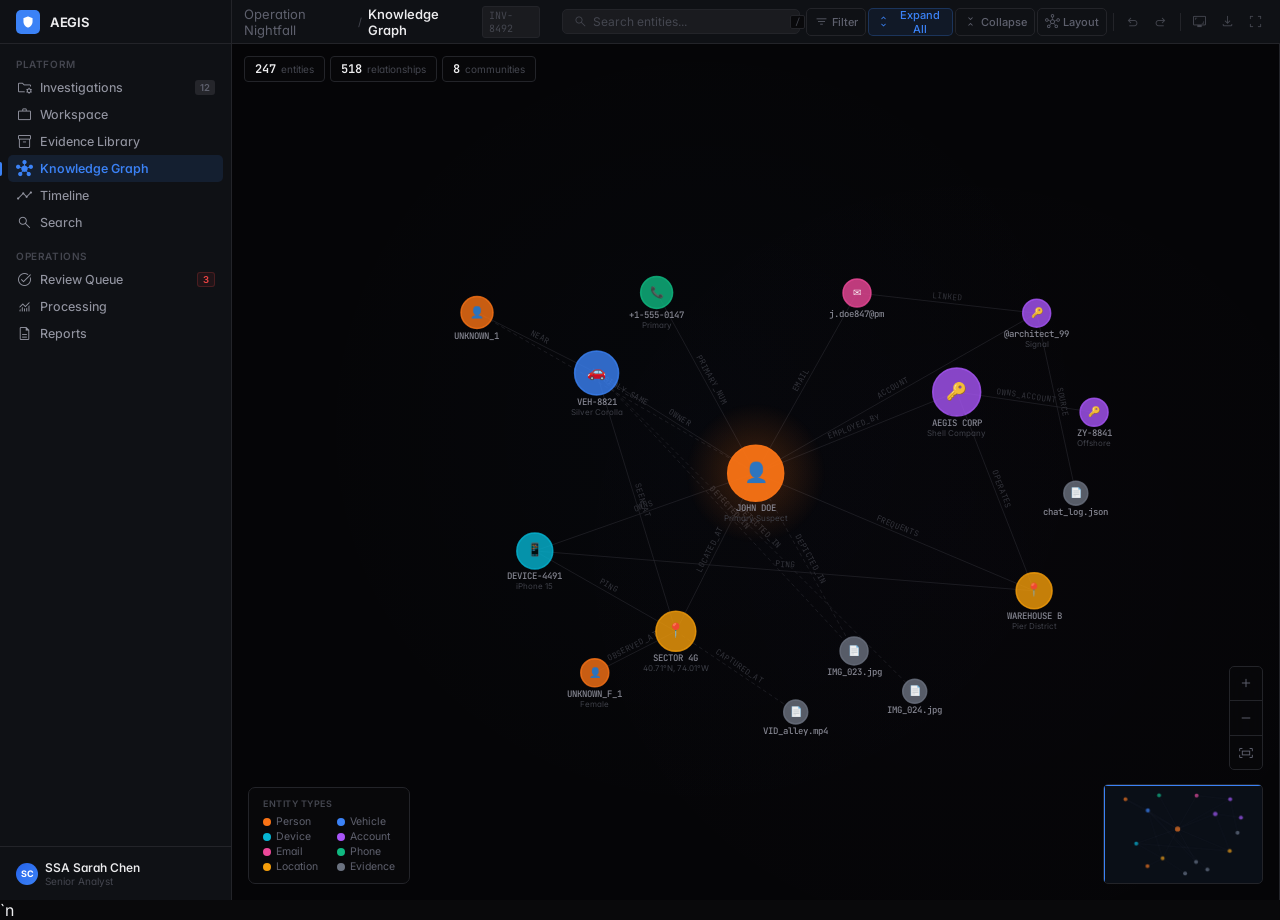
==== aegis_landing/knowledge-graph.html @ 45067f6f "Initial commit for AEGIS backend and landing pages" ====
﻿<!DOCTYPE html>
<html lang="en">
<head>
<meta charset="utf-8"/>
<meta name="viewport" content="width=device-width, initial-scale=1.0"/>
<title>AEGIS — Knowledge Graph</title>
<link rel="preconnect" href="https://fonts.googleapis.com"/>
<link rel="preconnect" href="https://fonts.gstatic.com" crossorigin/>
<link href="https://fonts.googleapis.com/css2?family=Inter:wght@350;400;450;500;550;600;700&family=JetBrains+Mono:wght@400;450;500&display=swap" rel="stylesheet"/>
<link href="https://fonts.googleapis.com/css2?family=Material+Symbols+Outlined:opsz,wght,FILL,GRAD@20..48,100..700,0..1,-50..200&display=swap" rel="stylesheet"/>
<style>
:root {
  --bg-base:#09090b;--bg-surface:#0f1115;--bg-raised:#151619;--bg-elevated:#1a1b1f;
  --bg-hover:#1f2024;--bg-active:#25262b;--bg-deep:#050507;
  --border:#232429;--border-light:#2a2b31;
  --text-primary:#ececee;--text-secondary:#9395a1;--text-tertiary:#5e606d;--text-muted:#44464f;
  --accent:#3b82f6;--accent-dim:#2563eb;--accent-glow:rgba(59,130,246,0.08);--accent-subtle:rgba(59,130,246,0.12);--accent-border:rgba(59,130,246,0.25);
  --critical:#ef4444;--critical-bg:rgba(239,68,68,0.08);--critical-border:rgba(239,68,68,0.2);
  --success:#22c55e;--success-bg:rgba(34,197,94,0.06);--success-border:rgba(34,197,94,0.2);
  --high:#f59e0b;--high-bg:rgba(245,158,11,0.06);
  --orange:#f97316;--purple:#a855f7;--cyan:#06b6d4;--pink:#ec4899;--emerald:#10b981;--rose:#f43f5e;
  --n-person:#f97316;--n-vehicle:#3b82f6;--n-device:#06b6d4;--n-account:#a855f7;
  --n-email:#ec4899;--n-phone:#10b981;--n-location:#f59e0b;--n-evidence:#6b7280;
  --sidebar-w:232px;--topbar-h:44px;--detail-w:340px;--radius-sm:5px;--radius-md:7px;
}
*{margin:0;padding:0;box-sizing:border-box}
body{font-family:'Inter',-apple-system,system-ui,sans-serif;background:var(--bg-base);color:var(--text-primary);height:100vh;overflow:hidden;-webkit-font-smoothing:antialiased;font-feature-settings:'cv02','cv03','cv04','cv11'}
.mono{font-family:'JetBrains Mono',monospace}
.shell{display:flex;height:100vh}

/* Sidebar */
.sidebar{width:var(--sidebar-w);background:var(--bg-surface);border-right:1px solid var(--border);display:flex;flex-direction:column;flex-shrink:0;user-select:none}
.sidebar-brand{height:var(--topbar-h);display:flex;align-items:center;padding:0 16px;gap:10px;border-bottom:1px solid var(--border)}
.sidebar-brand .bi{width:24px;height:24px;background:var(--accent);border-radius:5px;display:flex;align-items:center;justify-content:center}
.sidebar-brand .bi .material-symbols-outlined{font-size:14px;color:#fff;font-variation-settings:'FILL' 1}
.sidebar-brand .bt{font-size:13px;font-weight:650;letter-spacing:-0.02em}
.ss{padding:6px 8px 0}
.sl{font-size:10px;font-weight:600;color:var(--text-muted);letter-spacing:0.06em;text-transform:uppercase;padding:8px 8px 4px}
.si{display:flex;align-items:center;gap:7px;padding:5px 8px;border-radius:var(--radius-sm);cursor:pointer;font-size:12.5px;font-weight:450;color:var(--text-secondary);transition:all 100ms;text-decoration:none;position:relative}
.si:hover{background:var(--bg-hover);color:var(--text-primary)}
.si.a{background:var(--accent-subtle);color:var(--accent);font-weight:550}
.si.a::before{content:'';position:absolute;left:-8px;top:50%;transform:translateY(-50%);width:2px;height:14px;background:var(--accent);border-radius:0 2px 2px 0}
.si .material-symbols-outlined{font-size:17px;font-variation-settings:'wght' 300,'FILL' 0}
.si.a .material-symbols-outlined{font-variation-settings:'wght' 400,'FILL' 1}
.si .bd{margin-left:auto;font-size:9.5px;font-weight:600;color:var(--text-tertiary);background:var(--bg-active);padding:0 5px;border-radius:3px;height:15px;display:flex;align-items:center}
.si .bd.al{background:var(--critical-bg);color:var(--critical);border:1px solid var(--critical-border)}
.sf{margin-top:auto;border-top:1px solid var(--border);padding:8px}
.su{display:flex;align-items:center;gap:7px;padding:5px 8px;border-radius:var(--radius-sm);cursor:pointer}
.su .av{width:22px;height:22px;border-radius:50%;background:linear-gradient(135deg,var(--accent-dim),var(--accent));display:flex;align-items:center;justify-content:center;font-size:9px;font-weight:700;color:#fff}
.su .un{font-size:12px;font-weight:550}.su .ur{font-size:10px;color:var(--text-muted)}

/* Main */
.main{flex:1;display:flex;flex-direction:column;overflow:hidden;min-width:0}

/* Graph toolbar */
.graph-bar{
  height:var(--topbar-h);border-bottom:1px solid var(--border);
  display:flex;align-items:center;padding:0 12px;gap:6px;
  flex-shrink:0;background:var(--bg-surface);
}
.gb-bc{display:flex;align-items:center;gap:6px;font-size:13px}
.gb-bc .d{color:var(--text-tertiary)}.gb-bc .s{color:var(--text-muted);font-size:11px}.gb-bc .c{color:var(--text-primary);font-weight:550}
.gb-bc .cb{font-family:'JetBrains Mono',monospace;font-size:10px;color:var(--text-muted);background:var(--bg-elevated);border:1px solid var(--border);padding:2px 6px;border-radius:3px;margin-left:4px}

.gb-search{
  margin-left:16px;display:flex;align-items:center;gap:5px;
  background:var(--bg-elevated);border:1px solid var(--border);border-radius:var(--radius-sm);
  padding:4px 10px;min-width:220px;cursor:text;transition:border-color 150ms;
}
.gb-search:focus-within{border-color:var(--accent)}
.gb-search .material-symbols-outlined{font-size:15px;color:var(--text-muted);font-variation-settings:'wght' 300}
.gb-search input{background:none;border:none;outline:none;color:var(--text-primary);font-size:12px;font-family:inherit;flex:1}
.gb-search input::placeholder{color:var(--text-muted)}
.gb-search kbd{font-family:'JetBrains Mono',monospace;font-size:9px;background:var(--bg-base);border:1px solid var(--border);padding:0 4px;border-radius:2px;color:var(--text-muted)}

.gb-tools{display:flex;align-items:center;gap:2px;margin-left:auto}
.gb-sep{width:1px;height:18px;background:var(--border);margin:0 4px}

.tb{
  height:28px;padding:0 7px;display:flex;align-items:center;gap:3px;
  border-radius:var(--radius-sm);border:1px solid var(--border);background:none;
  color:var(--text-tertiary);font-size:11px;font-weight:500;cursor:pointer;font-family:inherit;transition:all 100ms;
}
.tb:hover{border-color:var(--border-light);color:var(--text-secondary);background:var(--bg-hover)}
.tb .material-symbols-outlined{font-size:15px;font-variation-settings:'wght' 300}
.tb.active-tb{border-color:var(--accent-border);color:var(--accent);background:var(--accent-glow)}

.ti{
  width:28px;height:28px;display:flex;align-items:center;justify-content:center;
  border-radius:var(--radius-sm);border:none;background:none;
  color:var(--text-muted);cursor:pointer;transition:all 100ms;
}
.ti:hover{background:var(--bg-hover);color:var(--text-secondary)}
.ti .material-symbols-outlined{font-size:17px;font-variation-settings:'wght' 300}

/* Canvas layout */
.graph-layout{flex:1;display:flex;overflow:hidden;position:relative}

/* Canvas */
.graph-canvas-wrap{
  flex:1;position:relative;overflow:hidden;
  background:
    radial-gradient(circle at 45% 45%,rgba(59,130,246,0.018) 0%,transparent 55%),
    radial-gradient(circle at 70% 60%,rgba(168,85,247,0.012) 0%,transparent 50%),
    var(--bg-deep);
}

canvas#graphCanvas{display:block;width:100%;height:100%;cursor:grab}
canvas#graphCanvas.grabbing{cursor:grabbing}

/* Overlays */
.graph-overlay{position:absolute;pointer-events:none}
.graph-overlay>*{pointer-events:auto}

/* Stats chips */
.g-stats{position:absolute;top:12px;left:12px;display:flex;gap:5px}
.gs{
  background:rgba(9,9,11,0.88);backdrop-filter:blur(12px);
  border:1px solid var(--border);border-radius:4px;padding:4px 10px;
  display:flex;align-items:center;gap:5px;
}
.gs .v{font-family:'JetBrains Mono',monospace;font-size:12px;font-weight:600;color:var(--text-primary)}
.gs .l{font-size:10px;color:var(--text-muted)}

/* Legend */
.g-legend{
  position:absolute;bottom:16px;left:16px;
  background:rgba(9,9,11,0.92);backdrop-filter:blur(12px);
  border:1px solid var(--border);border-radius:var(--radius-md);
  padding:10px 14px;
}
.g-legend .lt{font-size:9px;font-weight:600;color:var(--text-muted);text-transform:uppercase;letter-spacing:0.06em;margin-bottom:6px}
.g-legend .lis{display:grid;grid-template-columns:1fr 1fr;gap:2px 16px}
.g-legend .li{display:flex;align-items:center;gap:5px;font-size:10.5px;color:var(--text-tertiary)}
.g-legend .ld{width:8px;height:8px;border-radius:50%;flex-shrink:0}

/* Minimap */
.g-minimap{
  position:absolute;bottom:16px;right:16px;
  width:160px;height:100px;
  background:rgba(9,9,11,0.88);backdrop-filter:blur(12px);
  border:1px solid var(--border);border-radius:var(--radius-sm);
  overflow:hidden;
}
.g-minimap canvas{width:100%;height:100%}
.g-minimap .mm-viewport{
  position:absolute;border:1px solid var(--accent);border-radius:1px;
  background:rgba(59,130,246,0.06);pointer-events:none;
}

/* Zoom controls */
.g-zoom{
  position:absolute;bottom:130px;right:16px;
  display:flex;flex-direction:column;gap:1px;
  background:rgba(9,9,11,0.88);backdrop-filter:blur(12px);
  border:1px solid var(--border);border-radius:var(--radius-sm);
  overflow:hidden;
}
.g-zoom button{
  width:32px;height:32px;display:flex;align-items:center;justify-content:center;
  border:none;background:none;color:var(--text-tertiary);cursor:pointer;transition:all 80ms;
}
.g-zoom button:hover{background:var(--bg-hover);color:var(--text-primary)}
.g-zoom button .material-symbols-outlined{font-size:18px;font-variation-settings:'wght' 300}
.g-zoom .zd{height:1px;background:var(--border)}

/* ═══ DETAIL PANEL ═══ */
.detail-panel{
  width:0;background:var(--bg-surface);border-left:1px solid var(--border);
  display:flex;flex-direction:column;flex-shrink:0;overflow:hidden;
  transition:width 250ms ease;
}
.detail-panel.open{width:var(--detail-w)}

.dp-head{
  padding:14px 16px 10px;border-bottom:1px solid var(--border);
  display:flex;align-items:flex-start;gap:10px;flex-shrink:0;
}
.dp-icon{
  width:38px;height:38px;border-radius:9px;
  display:flex;align-items:center;justify-content:center;flex-shrink:0;
}
.dp-icon .material-symbols-outlined{font-size:20px;color:#fff;font-variation-settings:'FILL' 1}
.dp-name{font-size:15px;font-weight:650;letter-spacing:-0.02em}
.dp-tbadge{
  font-size:9px;font-weight:600;text-transform:uppercase;letter-spacing:0.04em;
  padding:2px 6px;border-radius:3px;display:inline-block;margin-top:3px;
}
.dp-close{
  margin-left:auto;width:24px;height:24px;
  display:flex;align-items:center;justify-content:center;
  border-radius:4px;border:none;background:none;
  color:var(--text-muted);cursor:pointer;flex-shrink:0;
}
.dp-close:hover{background:var(--bg-hover);color:var(--text-secondary)}
.dp-close .material-symbols-outlined{font-size:16px}

/* Tabs */
.dp-tabs{
  display:flex;border-bottom:1px solid var(--border);flex-shrink:0;
  padding:0 16px;
}
.dp-tab{
  padding:8px 10px;font-size:11px;font-weight:550;
  color:var(--text-muted);cursor:pointer;border-bottom:2px solid transparent;
  transition:all 100ms;
}
.dp-tab:hover{color:var(--text-secondary)}
.dp-tab.active-tab{color:var(--accent);border-bottom-color:var(--accent)}

.dp-scroll{flex:1;overflow-y:auto;padding:0}
.dp-scroll::-webkit-scrollbar{width:4px}
.dp-scroll::-webkit-scrollbar-track{background:transparent}
.dp-scroll::-webkit-scrollbar-thumb{background:var(--border);border-radius:2px}

.dp-sec{padding:12px 16px;border-bottom:1px solid var(--border)}
.dp-sec-t{font-size:9.5px;font-weight:600;color:var(--text-muted);text-transform:uppercase;letter-spacing:0.06em;margin-bottom:8px}

.dp-row{display:flex;justify-content:space-between;align-items:baseline;padding:3px 0}
.dp-k{font-size:11.5px;color:var(--text-tertiary)}
.dp-v{font-size:11.5px;color:var(--text-primary);font-weight:500;text-align:right}
.dp-v.m{font-family:'JetBrains Mono',monospace;font-size:11px;font-weight:450}

/* Connection items */
.cn{display:flex;align-items:center;gap:8px;padding:6px 8px;border-radius:4px;cursor:pointer;transition:background 80ms;margin-bottom:2px}
.cn:hover{background:var(--bg-hover)}
.cn .cd{width:8px;height:8px;border-radius:50%;flex-shrink:0}
.cn .ci{flex:1;min-width:0}
.cn .cname{font-size:12px;font-weight:550;color:var(--text-primary)}
.cn .crel{font-size:10px;color:var(--text-muted)}
.cn .cconf{font-family:'JetBrains Mono',monospace;font-size:10px;color:var(--text-muted)}

/* Timeline items in panel */
.tl-item{
  display:flex;gap:8px;padding:6px 0;
  border-bottom:1px solid var(--border);
}
.tl-item:last-child{border-bottom:none}
.tl-time{
  font-family:'JetBrains Mono',monospace;
  font-size:10px;color:var(--text-muted);
  width:65px;flex-shrink:0;text-align:right;padding-top:1px;
}
.tl-body{flex:1;min-width:0}
.tl-title{font-size:11.5px;font-weight:550;color:var(--text-primary)}
.tl-desc{font-size:10.5px;color:var(--text-tertiary);margin-top:1px}

/* Evidence thumbs */
.ev-row{display:flex;gap:6px;flex-wrap:wrap}
.ev-th{
  width:52px;height:52px;border-radius:4px;border:1px solid var(--border);
  background:var(--bg-elevated);display:flex;align-items:center;justify-content:center;
  cursor:pointer;transition:border-color 100ms;overflow:hidden;
}
.ev-th:hover{border-color:var(--accent-border)}
.ev-th .material-symbols-outlined{font-size:18px;color:var(--text-muted);font-variation-settings:'wght' 200}
.ev-th img{width:100%;height:100%;object-fit:cover;opacity:0.7}
.ev-th:hover img{opacity:1}
.ev-label{font-family:'JetBrains Mono',monospace;font-size:8.5px;color:var(--text-muted);margin-top:2px;text-align:center;width:52px;white-space:nowrap;overflow:hidden;text-overflow:ellipsis}

/* Finding mini-cards */
.fc-mini{
  padding:8px 10px;border-radius:4px;
  background:var(--bg-raised);border:1px solid var(--border);
  margin-bottom:4px;cursor:pointer;transition:border-color 100ms;
}
.fc-mini:hover{border-color:var(--border-light)}
.fc-mini .fcm-top{display:flex;justify-content:space-between;align-items:center;margin-bottom:3px}
.fc-mini .fcm-type{font-size:9px;font-weight:600;text-transform:uppercase;letter-spacing:0.04em;color:var(--text-muted)}
.fc-mini .fcm-conf{font-family:'JetBrains Mono',monospace;font-size:9.5px;font-weight:500;padding:1px 5px;border-radius:2px}
.fc-mini .fcm-conf.hi{color:var(--success);background:var(--success-bg)}
.fc-mini .fcm-conf.md{color:var(--high);background:var(--high-bg)}
.fc-mini .fcm-title{font-size:11.5px;font-weight:550;color:var(--text-primary)}
.fc-mini .fcm-desc{font-size:10.5px;color:var(--text-tertiary);margin-top:2px}

.exp-link{font-size:11px;font-weight:500;color:var(--accent);cursor:pointer;padding:4px 0;display:block;text-align:center;transition:color 100ms}
.exp-link:hover{color:var(--text-primary)}

@keyframes fadeInUp{from{opacity:0;transform:translateY(4px)}to{opacity:1;transform:translateY(0)}}
</style>
</head>
<body>
<div class="shell">

  <!-- Sidebar -->
  <aside class="sidebar">
    <div class="sidebar-brand"><div class="bi"><span class="material-symbols-outlined">shield</span></div><span class="bt">AEGIS</span></div>
    <div class="ss">
      <div class="sl">Platform</div>
      <a class="si" href="index.html"><span class="material-symbols-outlined">folder_managed</span>Investigations<span class="bd">12</span></a>
      <a class="si" href="workspace.html"><span class="material-symbols-outlined">work</span>Workspace</a>
      <a class="si" href="#"><span class="material-symbols-outlined">inventory_2</span>Evidence Library</a>
      <a class="si a" href="#"><span class="material-symbols-outlined">hub</span>Knowledge Graph</a>
      <a class="si" href="#"><span class="material-symbols-outlined">timeline</span>Timeline</a>
      <a class="si" href="#"><span class="material-symbols-outlined">search</span>Search</a>
    </div>
    <div class="ss">
      <div class="sl">Operations</div>
      <a class="si" href="#"><span class="material-symbols-outlined">task_alt</span>Review Queue<span class="bd al">3</span></a>
      <a class="si" href="processing.html"><span class="material-symbols-outlined">monitoring</span>Processing</a>
      <a class="si" href="#"><span class="material-symbols-outlined">description</span>Reports</a>
    </div>
    <div class="sf"><div class="su"><div class="av">SC</div><div><div class="un">SSA Sarah Chen</div><div class="ur">Senior Analyst</div></div></div></div>
  </aside>

  <div class="main">
    <!-- Graph toolbar -->
    <header class="graph-bar">
      <div class="gb-bc">
        <span class="d">Operation Nightfall</span>
        <span class="s">/</span>
        <span class="c">Knowledge Graph</span>
        <span class="cb">INV-8492</span>
      </div>

      <div class="gb-search">
        <span class="material-symbols-outlined">search</span>
        <input type="text" placeholder="Search entities..." spellcheck="false" id="searchInput"/>
        <kbd>/</kbd>
      </div>

      <div class="gb-tools">
        <button class="tb" id="filterBtn"><span class="material-symbols-outlined">filter_list</span>Filter</button>
        <button class="tb active-tb" id="expandBtn"><span class="material-symbols-outlined">unfold_more</span>Expand All</button>
        <button class="tb" id="collapseBtn"><span class="material-symbols-outlined">unfold_less</span>Collapse</button>
        <button class="tb" id="layoutBtn"><span class="material-symbols-outlined">hub</span>Layout</button>
        <span class="gb-sep"></span>
        <button class="ti" title="Undo"><span class="material-symbols-outlined">undo</span></button>
        <button class="ti" title="Redo"><span class="material-symbols-outlined">redo</span></button>
        <span class="gb-sep"></span>
        <button class="ti" title="Screenshot"><span class="material-symbols-outlined">screenshot_monitor</span></button>
        <button class="ti" title="Export"><span class="material-symbols-outlined">download</span></button>
        <button class="ti" title="Fullscreen" id="fsBtn"><span class="material-symbols-outlined">fullscreen</span></button>
      </div>
    </header>

    <div class="graph-layout">
      <!-- Canvas -->
      <div class="graph-canvas-wrap" id="canvasWrap">
        <canvas id="graphCanvas"></canvas>

        <!-- Stats -->
        <div class="g-stats">
          <div class="gs"><span class="v">247</span><span class="l">entities</span></div>
          <div class="gs"><span class="v">518</span><span class="l">relationships</span></div>
          <div class="gs"><span class="v">8</span><span class="l">communities</span></div>
        </div>

        <!-- Legend -->
        <div class="g-legend">
          <div class="lt">Entity Types</div>
          <div class="lis">
            <div class="li"><span class="ld" style="background:var(--n-person)"></span>Person</div>
            <div class="li"><span class="ld" style="background:var(--n-vehicle)"></span>Vehicle</div>
            <div class="li"><span class="ld" style="background:var(--n-device)"></span>Device</div>
            <div class="li"><span class="ld" style="background:var(--n-account)"></span>Account</div>
            <div class="li"><span class="ld" style="background:var(--n-email)"></span>Email</div>
            <div class="li"><span class="ld" style="background:var(--n-phone)"></span>Phone</div>
            <div class="li"><span class="ld" style="background:var(--n-location)"></span>Location</div>
            <div class="li"><span class="ld" style="background:var(--n-evidence)"></span>Evidence</div>
          </div>
        </div>

        <!-- Zoom controls -->
        <div class="g-zoom">
          <button id="zoomIn"><span class="material-symbols-outlined">add</span></button>
          <div class="zd"></div>
          <button id="zoomOut"><span class="material-symbols-outlined">remove</span></button>
          <div class="zd"></div>
          <button id="zoomFit"><span class="material-symbols-outlined">fit_screen</span></button>
        </div>

        <!-- Minimap -->
        <div class="g-minimap">
          <canvas id="minimapCanvas" width="160" height="100"></canvas>
          <div class="mm-viewport" id="mmViewport"></div>
        </div>
      </div>

      <!-- Detail Panel -->
      <aside class="detail-panel" id="detailPanel">
        <div class="dp-head">
          <div class="dp-icon" id="dpIcon" style="background:var(--n-person)">
            <span class="material-symbols-outlined">person</span>
          </div>
          <div>
            <div class="dp-name" id="dpName">John Doe</div>
            <span class="dp-tbadge" id="dpBadge" style="background:rgba(249,115,22,0.12);color:var(--n-person);border:1px solid rgba(249,115,22,0.3)">Primary Suspect</span>
          </div>
          <button class="dp-close" id="dpClose"><span class="material-symbols-outlined">close</span></button>
        </div>

        <div class="dp-tabs">
          <div class="dp-tab active-tab" data-tab="props">Properties</div>
          <div class="dp-tab" data-tab="rels">Relationships</div>
          <div class="dp-tab" data-tab="timeline">Timeline</div>
          <div class="dp-tab" data-tab="findings">Findings</div>
        </div>

        <div class="dp-scroll">
          <!-- Properties tab -->
          <div class="tab-content" id="tab-props">
            <div class="dp-sec">
              <div class="dp-sec-t">Entity Properties</div>
              <div class="dp-row"><span class="dp-k">ID</span><span class="dp-v m">USR-992-817A</span></div>
              <div class="dp-row"><span class="dp-k">Status</span><span class="dp-v" style="color:var(--critical)">● Active Target</span></div>
              <div class="dp-row"><span class="dp-k">Last Seen</span><span class="dp-v m">2023-10-27 03:14Z</span></div>
              <div class="dp-row"><span class="dp-k">Aliases</span><span class="dp-v">"J-Dog", "The Architect"</span></div>
              <div class="dp-row"><span class="dp-k">Confidence</span><span class="dp-v m" style="color:var(--success)">0.91</span></div>
              <div class="dp-row"><span class="dp-k">First Observed</span><span class="dp-v m">2023-10-14</span></div>
              <div class="dp-row"><span class="dp-k">Risk Level</span><span class="dp-v" style="color:var(--critical)">Critical</span></div>
            </div>
            <div class="dp-sec">
              <div class="dp-sec-t">Linked Evidence (7)</div>
              <div class="ev-row">
                <div><div class="ev-th"><img alt="CCTV" src="https://lh3.googleusercontent.com/aida-public/[base64]"/></div><div class="ev-label">IMG_023.jpg</div></div>
                <div><div class="ev-th"><span class="material-symbols-outlined">videocam</span></div><div class="ev-label">VID_alley.mp4</div></div>
                <div><div class="ev-th"><span class="material-symbols-outlined">description</span></div><div class="ev-label">manifest.pdf</div></div>
                <div><div class="ev-th"><span class="material-symbols-outlined">chat</span></div><div class="ev-label">chat_log.json</div></div>
                <div><div class="ev-th"><span class="material-symbols-outlined">call</span></div><div class="ev-label">calls_oct.csv</div></div>
              </div>
            </div>
          </div>

          <!-- Relationships tab -->
          <div class="tab-content" id="tab-rels" style="display:none">
            <div class="dp-sec">
              <div class="dp-sec-t">Direct Connections (14)</div>
              <div class="cn"><span class="cd" style="background:var(--n-org,var(--high))"></span><div class="ci"><div class="cname">Aegis Corp</div><div class="crel">Employed By (Past) · 2021-2023</div></div><span class="cconf">0.94</span></div>
              <div class="cn"><span class="cd" style="background:var(--n-vehicle)"></span><div class="ci"><div class="cname">VEH-8821 · Silver Corolla</div><div class="crel">Registered Owner</div></div><span class="cconf">0.97</span></div>
              <div class="cn"><span class="cd" style="background:var(--n-device)"></span><div class="ci"><div class="cname">DEVICE-4491 · iPhone 15</div><div class="crel">Owns Device</div></div><span class="cconf">0.88</span></div>
              <div class="cn"><span class="cd" style="background:var(--n-phone)"></span><div class="ci"><div class="cname">+1-555-0147</div><div class="crel">Primary Number</div></div><span class="cconf">0.95</span></div>
              <div class="cn"><span class="cd" style="background:var(--n-email)"></span><div class="ci"><div class="cname">j.doe847@proton.me</div><div class="crel">Email Owner</div></div><span class="cconf">0.82</span></div>
              <div class="cn"><span class="cd" style="background:var(--n-account)"></span><div class="ci"><div class="cname">@architect_99</div><div class="crel">Signal Account</div></div><span class="cconf">0.76</span></div>
              <div class="cn"><span class="cd" style="background:var(--n-location)"></span><div class="ci"><div class="cname">Sector 4G</div><div class="crel">Located At · Oct 27</div></div><span class="cconf">0.91</span></div>
              <div class="cn"><span class="cd" style="background:var(--n-location)"></span><div class="ci"><div class="cname">Warehouse B · Pier District</div><div class="crel">Frequents · Oct 14, 21, 26</div></div><span class="cconf">0.85</span></div>
              <div class="cn"><span class="cd" style="background:var(--n-person)"></span><div class="ci"><div class="cname">UNKNOWN_1</div><div class="crel">Possibly Same Person</div></div><span class="cconf">0.62</span></div>
              <span class="exp-link">Show all 14 connections →</span>
            </div>
          </div>

          <!-- Timeline tab -->
          <div class="tab-content" id="tab-timeline" style="display:none">
            <div class="dp-sec">
              <div class="dp-sec-t">Activity Timeline</div>
              <div class="tl-item"><span class="tl-time">Oct 27<br/>03:14Z</span><div class="tl-body"><div class="tl-title">Observed at Sector 4G</div><div class="tl-desc">Near silver sedan VEH-8821 · CCTV Cam N-34A</div></div></div>
              <div class="tl-item"><span class="tl-time">Oct 26<br/>22:48Z</span><div class="tl-body"><div class="tl-title">Phone ping at Pier District</div><div class="tl-desc">DEVICE-4491 · Accuracy 12.5m · Near Warehouse B</div></div></div>
              <div class="tl-item"><span class="tl-time">Oct 26<br/>09:15Z</span><div class="tl-body"><div class="tl-title">Signal message intercepted</div><div class="tl-desc">"Package is secure. Moving to coordinate point beta at 2200."</div></div></div>
              <div class="tl-item"><span class="tl-time">Oct 25<br/>16:30Z</span><div class="tl-body"><div class="tl-title">Financial transaction</div><div class="tl-desc">Wire transfer $14,200 to offshore account ZY-8841</div></div></div>
              <div class="tl-item"><span class="tl-time">Oct 21<br/>11:22Z</span><div class="tl-body"><div class="tl-title">Warehouse B entry logged</div><div class="tl-desc">Keycard access USR-817A · Duration: 47 minutes</div></div></div>
              <div class="tl-item"><span class="tl-time">Oct 14<br/>19:05Z</span><div class="tl-body"><div class="tl-title">First observation</div><div class="tl-desc">Vehicle VEH-8821 seen near warehouse loading dock</div></div></div>
            </div>
          </div>

          <!-- Findings tab -->
          <div class="tab-content" id="tab-findings" style="display:none">
            <div class="dp-sec">
              <div class="dp-sec-t">Related Findings (3)</div>
              <div class="fc-mini">
                <div class="fcm-top"><span class="fcm-type">Vehicle Match</span><span class="fcm-conf hi">97%</span></div>
                <div class="fcm-title">Silver Toyota Corolla at Sector 4G</div>
                <div class="fcm-desc">Plate partial 7X-A4** matches watchlist WL-4491. Confirmed owner.</div>
              </div>
              <div class="fc-mini">
                <div class="fcm-top"><span class="fcm-type">Cross-Case Intel</span><span class="fcm-conf hi">91%</span></div>
                <div class="fcm-title">Vehicle linked to INV-8301 (Echo Syndicate)</div>
                <div class="fcm-desc">Same vehicle observed near warehouse Oct 14. Case closed as low-priority — may need re-evaluation.</div>
              </div>
              <div class="fc-mini">
                <div class="fcm-top"><span class="fcm-type">Person Detection</span><span class="fcm-conf md">72%</span></div>
                <div class="fcm-title">Unidentified male near target vehicle</div>
                <div class="fcm-desc">Single individual at 03:14Z, ~3m from vehicle. Low-light conditions reduce facial confidence.</div>
              </div>
            </div>
          </div>
        </div>
      </aside>
    </div>
  </div>
</div>

<script>
// ═══════════════════════════════════════════════
// GRAPH RENDERING ENGINE (Canvas-based)
// ═══════════════════════════════════════════════
const canvas = document.getElementById('graphCanvas');
const ctx = canvas.getContext('2d');
const wrap = document.getElementById('canvasWrap');
const mmCanvas = document.getElementById('minimapCanvas');
const mmCtx = mmCanvas.getContext('2d');

let W, H, dpr;
let panX = 0, panY = 0, zoom = 1;
let dragging = false, dragStartX, dragStartY;
let hoveredNode = null, selectedNode = null;

const COLORS = {
  person:'#f97316',vehicle:'#3b82f6',device:'#06b6d4',account:'#a855f7',
  email:'#ec4899',phone:'#10b981',location:'#f59e0b',evidence:'#6b7280'
};

const ICONS = {
  person:'👤',vehicle:'🚗',device:'📱',account:'🔑',
  email:'✉',phone:'📞',location:'📍',evidence:'📄'
};

// Node data
const nodes = [
  {id:'john',type:'person',label:'JOHN DOE',sub:'Primary Suspect',x:0,y:0,r:28,highlight:true},
  {id:'veh',type:'vehicle',label:'VEH-8821',sub:'Silver Corolla',x:-160,y:-100,r:22},
  {id:'unk1',type:'person',label:'UNKNOWN_1',sub:'',x:-280,y:-160,r:16},
  {id:'aegis',type:'account',label:'AEGIS CORP',sub:'Shell Company',x:200,y:-80,r:24},
  {id:'s4g',type:'location',label:'SECTOR 4G',sub:'40.71°N, 74.01°W',x:-80,y:160,r:20},
  {id:'dev',type:'device',label:'DEVICE-4491',sub:'iPhone 15',x:-220,y:80,r:18},
  {id:'wh',type:'location',label:'WAREHOUSE B',sub:'Pier District',x:280,y:120,r:18},
  {id:'img023',type:'evidence',label:'IMG_023.jpg',sub:'',x:100,y:180,r:14},
  {id:'img024',type:'evidence',label:'IMG_024.jpg',sub:'',x:160,y:220,r:12},
  {id:'vid01',type:'evidence',label:'VID_alley.mp4',sub:'',x:40,y:240,r:12},
  {id:'phone1',type:'phone',label:'+1-555-0147',sub:'Primary',x:-100,y:-180,r:16},
  {id:'email1',type:'email',label:'j.doe847@pm',sub:'',x:100,y:-180,r:14},
  {id:'sig',type:'account',label:'@architect_99',sub:'Signal',x:280,y:-160,r:14},
  {id:'chat1',type:'evidence',label:'chat_log.json',sub:'',x:320,y:20,r:12},
  {id:'unk2',type:'person',label:'UNKNOWN_F_1',sub:'Female',x:-160,y:200,r:14},
  {id:'bank1',type:'account',label:'ZY-8841',sub:'Offshore',x:340,y:-60,r:14},
];

const edges = [
  {from:'john',to:'veh',label:'OWNER'},
  {from:'john',to:'aegis',label:'EMPLOYED_BY'},
  {from:'john',to:'s4g',label:'LOCATED_AT'},
  {from:'john',to:'dev',label:'OWNS'},
  {from:'john',to:'phone1',label:'PRIMARY_NUM'},
  {from:'john',to:'email1',label:'EMAIL'},
  {from:'john',to:'sig',label:'ACCOUNT'},
  {from:'john',to:'wh',label:'FREQUENTS'},
  {from:'john',to:'img023',label:'DEPICTED_IN',dashed:true},
  {from:'veh',to:'s4g',label:'SEEN_AT'},
  {from:'veh',to:'img023',label:'DETECTED_IN',dashed:true},
  {from:'veh',to:'img024',label:'DETECTED_IN',dashed:true},
  {from:'veh',to:'unk1',label:'NEAR'},
  {from:'unk1',to:'john',label:'POSSIBLY_SAME',dashed:true},
  {from:'dev',to:'s4g',label:'PING'},
  {from:'dev',to:'wh',label:'PING'},
  {from:'aegis',to:'wh',label:'OPERATES'},
  {from:'aegis',to:'bank1',label:'OWNS_ACCOUNT'},
  {from:'sig',to:'chat1',label:'SOURCE'},
  {from:'s4g',to:'vid01',label:'CAPTURED_AT',dashed:true},
  {from:'unk2',to:'s4g',label:'OBSERVED_AT'},
  {from:'email1',to:'sig',label:'LINKED'},
];

function resize() {
  dpr = window.devicePixelRatio || 1;
  W = wrap.clientWidth;
  H = wrap.clientHeight;
  canvas.width = W * dpr;
  canvas.height = H * dpr;
  canvas.style.width = W + 'px';
  canvas.style.height = H + 'px';
  ctx.setTransform(dpr, 0, 0, dpr, 0, 0);
  draw();
}

function worldToScreen(x, y) {
  return { x: x * zoom + panX + W / 2, y: y * zoom + panY + H / 2 };
}

function screenToWorld(sx, sy) {
  return { x: (sx - panX - W / 2) / zoom, y: (sy - panY - H / 2) / zoom };
}

function getNodeAt(sx, sy) {
  const w = screenToWorld(sx, sy);
  for (let i = nodes.length - 1; i >= 0; i--) {
    const n = nodes[i];
    const dx = w.x - n.x, dy = w.y - n.y;
    if (dx * dx + dy * dy < (n.r + 4) * (n.r + 4)) return n;
  }
  return null;
}

function draw() {
  ctx.clearRect(0, 0, W, H);

  // Edges
  edges.forEach(e => {
    const fn = nodes.find(n => n.id === e.from);
    const tn = nodes.find(n => n.id === e.to);
    if (!fn || !tn) return;
    const f = worldToScreen(fn.x, fn.y);
    const t = worldToScreen(tn.x, tn.y);

    const isHighlight = selectedNode && (selectedNode.id === e.from || selectedNode.id === e.to);
    const isHoverHL = hoveredNode && (hoveredNode.id === e.from || hoveredNode.id === e.to);

    ctx.save();
    ctx.strokeStyle = isHighlight ? 'rgba(59,130,246,0.6)' : isHoverHL ? 'rgba(59,130,246,0.3)' : 'rgba(42,43,49,0.6)';
    ctx.lineWidth = isHighlight ? 1.8 : 1;
    if (e.dashed) ctx.setLineDash([4, 3]);
    ctx.beginPath();
    ctx.moveTo(f.x, f.y);
    ctx.lineTo(t.x, t.y);
    ctx.stroke();
    ctx.restore();

    // Edge label
    if (zoom > 0.6) {
      const mx = (f.x + t.x) / 2, my = (f.y + t.y) / 2;
      ctx.save();
      ctx.font = `${Math.max(7, 8 * zoom)}px "JetBrains Mono"`;
      ctx.fillStyle = isHighlight ? 'rgba(59,130,246,0.7)' : 'rgba(68,70,79,0.7)';
      ctx.textAlign = 'center';
      ctx.textBaseline = 'middle';
      const angle = Math.atan2(t.y - f.y, t.x - f.x);
      ctx.translate(mx, my);
      ctx.rotate(Math.abs(angle) > Math.PI / 2 ? angle + Math.PI : angle);
      ctx.fillText(e.label, 0, -6);
      ctx.restore();
    }
  });

  // Nodes
  nodes.forEach(n => {
    const s = worldToScreen(n.x, n.y);
    const r = n.r * zoom;
    const isSelected = selectedNode && selectedNode.id === n.id;
    const isHovered = hoveredNode && hoveredNode.id === n.id;
    const isConnected = selectedNode && edges.some(e => (e.from === selectedNode.id && e.to === n.id) || (e.to === selectedNode.id && e.from === n.id));
    const dimmed = selectedNode && !isSelected && !isConnected;

    const color = COLORS[n.type] || '#6b7280';
    const alpha = dimmed ? 0.15 : (n.highlight ? 0.95 : 0.8);

    // Glow
    if ((isSelected || isHovered || n.highlight) && !dimmed) {
      ctx.save();
      const grad = ctx.createRadialGradient(s.x, s.y, r * 0.5, s.x, s.y, r * 2.5);
      grad.addColorStop(0, color + '30');
      grad.addColorStop(1, color + '00');
      ctx.fillStyle = grad;
      ctx.beginPath();
      ctx.arc(s.x, s.y, r * 2.5, 0, Math.PI * 2);
      ctx.fill();
      ctx.restore();
    }

    // Circle
    ctx.save();
    ctx.globalAlpha = alpha;
    ctx.fillStyle = color;
    ctx.strokeStyle = isSelected ? '#fff' : isHovered ? color : color;
    ctx.lineWidth = isSelected ? 2.5 : isHovered ? 2 : 1.5;
    ctx.beginPath();
    ctx.arc(s.x, s.y, r, 0, Math.PI * 2);
    ctx.fill();
    ctx.stroke();
    ctx.globalAlpha = 1;

    // Icon
    if (r > 8) {
      ctx.font = `${Math.max(10, r * 0.7)}px sans-serif`;
      ctx.textAlign = 'center';
      ctx.textBaseline = 'middle';
      ctx.fillStyle = dimmed ? 'rgba(255,255,255,0.3)' : 'rgba(255,255,255,0.9)';
      ctx.fillText(ICONS[n.type] || '●', s.x, s.y);
    }
    ctx.restore();

    // Label
    if (zoom > 0.45 && !dimmed) {
      ctx.save();
      ctx.font = `500 ${Math.max(8, 9 * zoom)}px "JetBrains Mono"`;
      ctx.fillStyle = isSelected ? '#ececee' : 'rgba(147,149,161,0.9)';
      ctx.textAlign = 'center';
      ctx.fillText(n.label, s.x, s.y + r + 10 * zoom);
      if (n.sub && zoom > 0.7) {
        ctx.font = `400 ${Math.max(7, 8 * zoom)}px "Inter"`;
        ctx.fillStyle = 'rgba(68,70,79,0.9)';
        ctx.fillText(n.sub, s.x, s.y + r + 20 * zoom);
      }
      ctx.restore();
    }
  });

  drawMinimap();
}

function drawMinimap() {
  const mW = 160, mH = 100;
  mmCtx.clearRect(0, 0, mW, mH);

  // Find bounds
  let minX = Infinity, maxX = -Infinity, minY = Infinity, maxY = -Infinity;
  nodes.forEach(n => {
    if (n.x - n.r < minX) minX = n.x - n.r;
    if (n.x + n.r > maxX) maxX = n.x + n.r;
    if (n.y - n.r < minY) minY = n.y - n.r;
    if (n.y + n.r > maxY) maxY = n.y + n.r;
  });

  const pad = 40;
  minX -= pad; maxX += pad; minY -= pad; maxY += pad;
  const rangeX = maxX - minX, rangeY = maxY - minY;
  const scale = Math.min(mW / rangeX, mH / rangeY);
  const offX = (mW - rangeX * scale) / 2;
  const offY = (mH - rangeY * scale) / 2;

  // Edges
  edges.forEach(e => {
    const fn = nodes.find(n => n.id === e.from);
    const tn = nodes.find(n => n.id === e.to);
    if (!fn || !tn) return;
    mmCtx.strokeStyle = 'rgba(42,43,49,0.4)';
    mmCtx.lineWidth = 0.5;
    mmCtx.beginPath();
    mmCtx.moveTo((fn.x - minX) * scale + offX, (fn.y - minY) * scale + offY);
    mmCtx.lineTo((tn.x - minX) * scale + offX, (tn.y - minY) * scale + offY);
    mmCtx.stroke();
  });

  // Nodes
  nodes.forEach(n => {
    const nx = (n.x - minX) * scale + offX;
    const ny = (n.y - minY) * scale + offY;
    mmCtx.fillStyle = COLORS[n.type];
    mmCtx.globalAlpha = 0.7;
    mmCtx.beginPath();
    mmCtx.arc(nx, ny, Math.max(2, n.r * scale * 0.5), 0, Math.PI * 2);
    mmCtx.fill();
    mmCtx.globalAlpha = 1;
  });

  // Viewport rect
  const tl = screenToWorld(0, 0);
  const br = screenToWorld(W, H);
  const vx = (tl.x - minX) * scale + offX;
  const vy = (tl.y - minY) * scale + offY;
  const vw = (br.x - tl.x) * scale;
  const vh = (br.y - tl.y) * scale;
  const vp = document.getElementById('mmViewport');
  vp.style.left = Math.max(0, vx) + 'px';
  vp.style.top = Math.max(0, vy) + 'px';
  vp.style.width = Math.min(mW, vw) + 'px';
  vp.style.height = Math.min(mH, vh) + 'px';
}

// ═══ Interaction ═══
canvas.addEventListener('mousedown', e => {
  const rect = canvas.getBoundingClientRect();
  const sx = e.clientX - rect.left, sy = e.clientY - rect.top;
  const node = getNodeAt(sx, sy);

  if (node) {
    selectNode(node);
  } else {
    dragging = true;
    dragStartX = e.clientX - panX;
    dragStartY = e.clientY - panY;
    canvas.classList.add('grabbing');
  }
});

canvas.addEventListener('mousemove', e => {
  const rect = canvas.getBoundingClientRect();
  const sx = e.clientX - rect.left, sy = e.clientY - rect.top;

  if (dragging) {
    panX = e.clientX - dragStartX;
    panY = e.clientY - dragStartY;
    draw();
    return;
  }

  const node = getNodeAt(sx, sy);
  if (node !== hoveredNode) {
    hoveredNode = node;
    canvas.style.cursor = node ? 'pointer' : 'grab';
    draw();
  }
});

canvas.addEventListener('mouseup', () => { dragging = false; canvas.classList.remove('grabbing'); });
canvas.addEventListener('mouseleave', () => { dragging = false; hoveredNode = null; canvas.classList.remove('grabbing'); draw(); });

canvas.addEventListener('wheel', e => {
  e.preventDefault();
  const rect = canvas.getBoundingClientRect();
  const mx = e.clientX - rect.left, my = e.clientY - rect.top;
  const w = screenToWorld(mx, my);
  const delta = e.deltaY > 0 ? 0.9 : 1.1;
  zoom = Math.max(0.2, Math.min(4, zoom * delta));
  panX = mx - w.x * zoom - W / 2;
  panY = my - w.y * zoom - H / 2;
  draw();
}, { passive: false });

// Selection
function selectNode(node) {
  selectedNode = node;
  const panel = document.getElementById('detailPanel');
  panel.classList.add('open');

  document.getElementById('dpName').textContent = node.label;
  const color = COLORS[node.type];
  document.getElementById('dpIcon').style.background = color;
  const badge = document.getElementById('dpBadge');
  badge.style.background = color + '20';
  badge.style.color = color;
  badge.style.borderColor = color + '50';
  badge.textContent = node.sub || node.type.toUpperCase();

  // Switch to properties tab
  document.querySelectorAll('.dp-tab').forEach(t => t.classList.remove('active-tab'));
  document.querySelector('[data-tab="props"]').classList.add('active-tab');
  document.querySelectorAll('.tab-content').forEach(t => t.style.display = 'none');
  document.getElementById('tab-props').style.display = 'block';

  setTimeout(() => { resize(); draw(); }, 260);
}

document.getElementById('dpClose').addEventListener('click', () => {
  selectedNode = null;
  document.getElementById('detailPanel').classList.remove('open');
  setTimeout(() => { resize(); draw(); }, 260);
});

// Tabs
document.querySelectorAll('.dp-tab').forEach(tab => {
  tab.addEventListener('click', () => {
    document.querySelectorAll('.dp-tab').forEach(t => t.classList.remove('active-tab'));
    tab.classList.add('active-tab');
    document.querySelectorAll('.tab-content').forEach(t => t.style.display = 'none');
    document.getElementById('tab-' + tab.dataset.tab).style.display = 'block';
  });
});

// Zoom buttons
document.getElementById('zoomIn').addEventListener('click', () => { zoom = Math.min(4, zoom * 1.2); draw(); });
document.getElementById('zoomOut').addEventListener('click', () => { zoom = Math.max(0.2, zoom * 0.8); draw(); });
document.getElementById('zoomFit').addEventListener('click', () => { zoom = 1; panX = 0; panY = 0; draw(); });

// Fullscreen
document.getElementById('fsBtn').addEventListener('click', () => {
  if (!document.fullscreenElement) wrap.requestFullscreen();
  else document.exitFullscreen();
});

// Search focus
document.addEventListener('keydown', e => {
  if (e.key === '/') { e.preventDefault(); document.getElementById('searchInput').focus(); }
  if (e.key === 'Escape') { document.getElementById('searchInput').blur(); }
});

// Init
window.addEventListener('resize', resize);
resize();

// Gentle float animation
let t = 0;
function animate() {
  t += 0.003;
  nodes.forEach((n, i) => {
    n._baseX = n._baseX ?? n.x;
    n._baseY = n._baseY ?? n.y;
    n.x = n._baseX + Math.sin(t + i * 0.7) * 1.5;
    n.y = n._baseY + Math.cos(t + i * 0.5) * 1.2;
  });
  draw();
  requestAnimationFrame(animate);
}
animate();
</script>
<script src="nav.js"></script>`n</body>
</html>
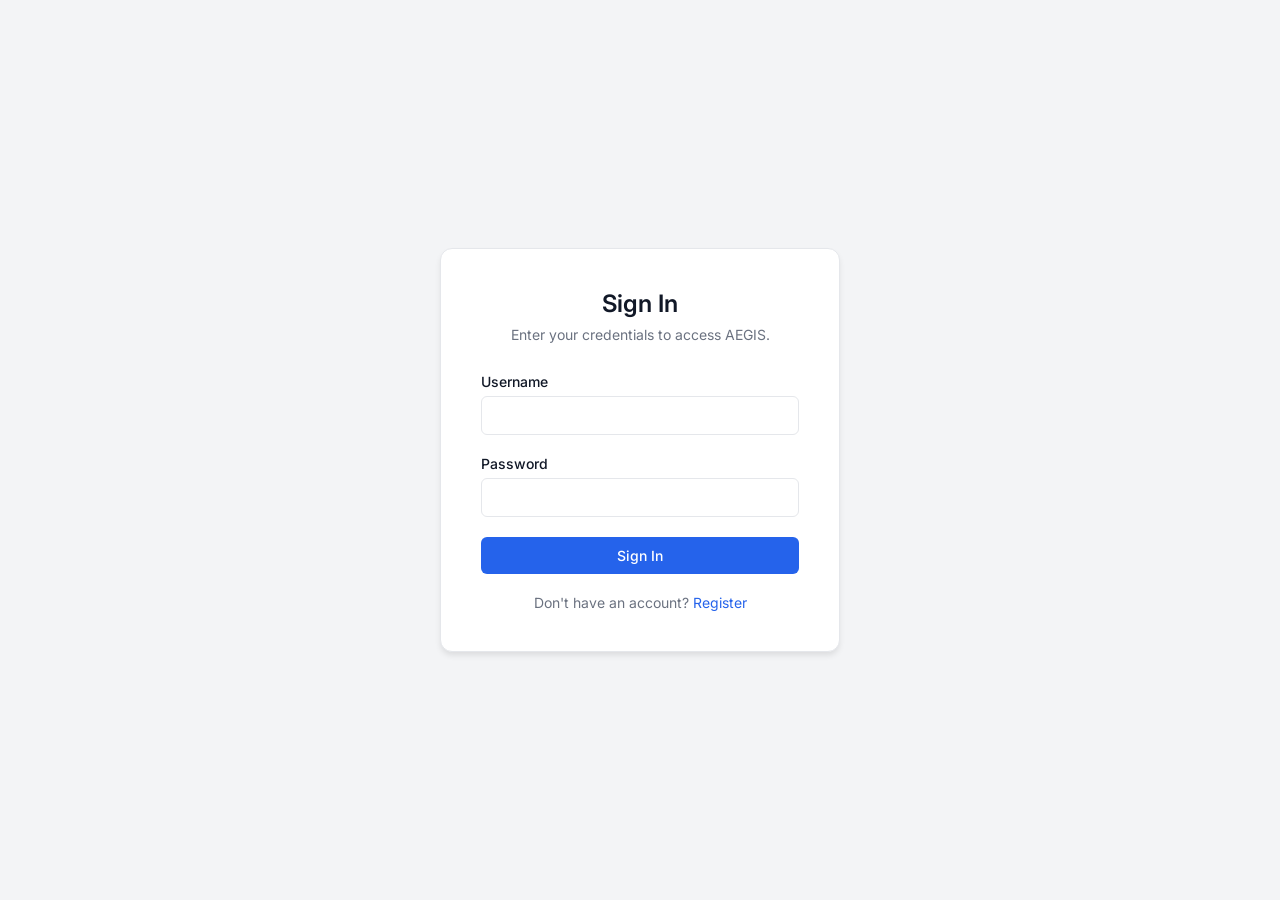
==== commit 92bbeff1: "feat: implement JWT auth and secure backend" ====
--- a/aegis_landing/knowledge-graph.html
+++ b/aegis_landing/knowledge-graph.html
@@ -1,4 +1,4 @@
-﻿<!DOCTYPE html>
+<!DOCTYPE html>
 <html lang="en">
 <head>
 <meta charset="utf-8"/>
@@ -8,6 +8,28 @@
 <link rel="preconnect" href="https://fonts.gstatic.com" crossorigin/>
 <link href="https://fonts.googleapis.com/css2?family=Inter:wght@350;400;450;500;550;600;700&family=JetBrains+Mono:wght@400;450;500&display=swap" rel="stylesheet"/>
 <link href="https://fonts.googleapis.com/css2?family=Material+Symbols+Outlined:opsz,wght,FILL,GRAD@20..48,100..700,0..1,-50..200&display=swap" rel="stylesheet"/>
+<script>
+    const token = localStorage.getItem('aegis_token');
+    if (!token && !window.location.href.includes('login.html')) {
+        window.location.href = 'login.html';
+    }
+    const originalFetch = window.fetch;
+    window.fetch = async function() {
+        let [resource, config] = arguments;
+        if (!config) config = {};
+        if (!config.headers) config.headers = {};
+        const storedToken = localStorage.getItem('aegis_token');
+        if (storedToken) {
+            config.headers['Authorization'] = `Bearer ${storedToken}`;
+        }
+        const response = await originalFetch(resource, config);
+        if (response.status === 401) {
+            localStorage.removeItem('aegis_token');
+            window.location.href = 'login.html';
+        }
+        return response;
+    };
+</script>
 <style>
 :root {
   --bg-base:#09090b;--bg-surface:#0f1115;--bg-raised:#151619;--bg-elevated:#1a1b1f;
@@ -399,77 +421,25 @@
 
         <div class="dp-scroll">
           <!-- Properties tab -->
-          <div class="tab-content" id="tab-props">
-            <div class="dp-sec">
-              <div class="dp-sec-t">Entity Properties</div>
-              <div class="dp-row"><span class="dp-k">ID</span><span class="dp-v m">USR-992-817A</span></div>
-              <div class="dp-row"><span class="dp-k">Status</span><span class="dp-v" style="color:var(--critical)">● Active Target</span></div>
-              <div class="dp-row"><span class="dp-k">Last Seen</span><span class="dp-v m">2023-10-27 03:14Z</span></div>
-              <div class="dp-row"><span class="dp-k">Aliases</span><span class="dp-v">"J-Dog", "The Architect"</span></div>
-              <div class="dp-row"><span class="dp-k">Confidence</span><span class="dp-v m" style="color:var(--success)">0.91</span></div>
-              <div class="dp-row"><span class="dp-k">First Observed</span><span class="dp-v m">2023-10-14</span></div>
-              <div class="dp-row"><span class="dp-k">Risk Level</span><span class="dp-v" style="color:var(--critical)">Critical</span></div>
-            </div>
-            <div class="dp-sec">
-              <div class="dp-sec-t">Linked Evidence (7)</div>
-              <div class="ev-row">
-                <div><div class="ev-th"><img alt="CCTV" src="https://lh3.googleusercontent.com/aida-public/[base64]"/></div><div class="ev-label">IMG_023.jpg</div></div>
-                <div><div class="ev-th"><span class="material-symbols-outlined">videocam</span></div><div class="ev-label">VID_alley.mp4</div></div>
-                <div><div class="ev-th"><span class="material-symbols-outlined">description</span></div><div class="ev-label">manifest.pdf</div></div>
-                <div><div class="ev-th"><span class="material-symbols-outlined">chat</span></div><div class="ev-label">chat_log.json</div></div>
-                <div><div class="ev-th"><span class="material-symbols-outlined">call</span></div><div class="ev-label">calls_oct.csv</div></div>
-              </div>
-            </div>
-          </div>
+          <div class="tab-content" id="tab-props"></div>
 
           <!-- Relationships tab -->
-          <div class="tab-content" id="tab-rels" style="display:none">
-            <div class="dp-sec">
-              <div class="dp-sec-t">Direct Connections (14)</div>
-              <div class="cn"><span class="cd" style="background:var(--n-org,var(--high))"></span><div class="ci"><div class="cname">Aegis Corp</div><div class="crel">Employed By (Past) · 2021-2023</div></div><span class="cconf">0.94</span></div>
-              <div class="cn"><span class="cd" style="background:var(--n-vehicle)"></span><div class="ci"><div class="cname">VEH-8821 · Silver Corolla</div><div class="crel">Registered Owner</div></div><span class="cconf">0.97</span></div>
-              <div class="cn"><span class="cd" style="background:var(--n-device)"></span><div class="ci"><div class="cname">DEVICE-4491 · iPhone 15</div><div class="crel">Owns Device</div></div><span class="cconf">0.88</span></div>
-              <div class="cn"><span class="cd" style="background:var(--n-phone)"></span><div class="ci"><div class="cname">+1-555-0147</div><div class="crel">Primary Number</div></div><span class="cconf">0.95</span></div>
-              <div class="cn"><span class="cd" style="background:var(--n-email)"></span><div class="ci"><div class="cname">j.doe847@proton.me</div><div class="crel">Email Owner</div></div><span class="cconf">0.82</span></div>
-              <div class="cn"><span class="cd" style="background:var(--n-account)"></span><div class="ci"><div class="cname">@architect_99</div><div class="crel">Signal Account</div></div><span class="cconf">0.76</span></div>
-              <div class="cn"><span class="cd" style="background:var(--n-location)"></span><div class="ci"><div class="cname">Sector 4G</div><div class="crel">Located At · Oct 27</div></div><span class="cconf">0.91</span></div>
-              <div class="cn"><span class="cd" style="background:var(--n-location)"></span><div class="ci"><div class="cname">Warehouse B · Pier District</div><div class="crel">Frequents · Oct 14, 21, 26</div></div><span class="cconf">0.85</span></div>
-              <div class="cn"><span class="cd" style="background:var(--n-person)"></span><div class="ci"><div class="cname">UNKNOWN_1</div><div class="crel">Possibly Same Person</div></div><span class="cconf">0.62</span></div>
-              <span class="exp-link">Show all 14 connections →</span>
-            </div>
-          </div>
+          <div class="tab-content" id="tab-rels" style="display:none"></div>
 
           <!-- Timeline tab -->
           <div class="tab-content" id="tab-timeline" style="display:none">
             <div class="dp-sec">
               <div class="dp-sec-t">Activity Timeline</div>
-              <div class="tl-item"><span class="tl-time">Oct 27<br/>03:14Z</span><div class="tl-body"><div class="tl-title">Observed at Sector 4G</div><div class="tl-desc">Near silver sedan VEH-8821 · CCTV Cam N-34A</div></div></div>
-              <div class="tl-item"><span class="tl-time">Oct 26<br/>22:48Z</span><div class="tl-body"><div class="tl-title">Phone ping at Pier District</div><div class="tl-desc">DEVICE-4491 · Accuracy 12.5m · Near Warehouse B</div></div></div>
-              <div class="tl-item"><span class="tl-time">Oct 26<br/>09:15Z</span><div class="tl-body"><div class="tl-title">Signal message intercepted</div><div class="tl-desc">"Package is secure. Moving to coordinate point beta at 2200."</div></div></div>
-              <div class="tl-item"><span class="tl-time">Oct 25<br/>16:30Z</span><div class="tl-body"><div class="tl-title">Financial transaction</div><div class="tl-desc">Wire transfer $14,200 to offshore account ZY-8841</div></div></div>
-              <div class="tl-item"><span class="tl-time">Oct 21<br/>11:22Z</span><div class="tl-body"><div class="tl-title">Warehouse B entry logged</div><div class="tl-desc">Keycard access USR-817A · Duration: 47 minutes</div></div></div>
-              <div class="tl-item"><span class="tl-time">Oct 14<br/>19:05Z</span><div class="tl-body"><div class="tl-title">First observation</div><div class="tl-desc">Vehicle VEH-8821 seen near warehouse loading dock</div></div></div>
+              <div class="tl-item"><span class="tl-time">Now</span><div class="tl-body"><div class="tl-title">Node Inspected</div><div class="tl-desc">Investigator viewed details</div></div></div>
             </div>
           </div>
 
           <!-- Findings tab -->
           <div class="tab-content" id="tab-findings" style="display:none">
             <div class="dp-sec">
-              <div class="dp-sec-t">Related Findings (3)</div>
+              <div class="dp-sec-t">Related Findings</div>
               <div class="fc-mini">
-                <div class="fcm-top"><span class="fcm-type">Vehicle Match</span><span class="fcm-conf hi">97%</span></div>
-                <div class="fcm-title">Silver Toyota Corolla at Sector 4G</div>
-                <div class="fcm-desc">Plate partial 7X-A4** matches watchlist WL-4491. Confirmed owner.</div>
-              </div>
-              <div class="fc-mini">
-                <div class="fcm-top"><span class="fcm-type">Cross-Case Intel</span><span class="fcm-conf hi">91%</span></div>
-                <div class="fcm-title">Vehicle linked to INV-8301 (Echo Syndicate)</div>
-                <div class="fcm-desc">Same vehicle observed near warehouse Oct 14. Case closed as low-priority — may need re-evaluation.</div>
-              </div>
-              <div class="fc-mini">
-                <div class="fcm-top"><span class="fcm-type">Person Detection</span><span class="fcm-conf md">72%</span></div>
-                <div class="fcm-title">Unidentified male near target vehicle</div>
-                <div class="fcm-desc">Single individual at 03:14Z, ~3m from vehicle. Low-light conditions reduce facial confidence.</div>
+                <div class="fcm-title">No direct findings available for this node.</div>
               </div>
             </div>
           </div>
@@ -504,50 +474,116 @@
   email:'✉',phone:'📞',location:'📍',evidence:'📄'
 };
 
-// Node data
-const nodes = [
-  {id:'john',type:'person',label:'JOHN DOE',sub:'Primary Suspect',x:0,y:0,r:28,highlight:true},
-  {id:'veh',type:'vehicle',label:'VEH-8821',sub:'Silver Corolla',x:-160,y:-100,r:22},
-  {id:'unk1',type:'person',label:'UNKNOWN_1',sub:'',x:-280,y:-160,r:16},
-  {id:'aegis',type:'account',label:'AEGIS CORP',sub:'Shell Company',x:200,y:-80,r:24},
-  {id:'s4g',type:'location',label:'SECTOR 4G',sub:'40.71°N, 74.01°W',x:-80,y:160,r:20},
-  {id:'dev',type:'device',label:'DEVICE-4491',sub:'iPhone 15',x:-220,y:80,r:18},
-  {id:'wh',type:'location',label:'WAREHOUSE B',sub:'Pier District',x:280,y:120,r:18},
-  {id:'img023',type:'evidence',label:'IMG_023.jpg',sub:'',x:100,y:180,r:14},
-  {id:'img024',type:'evidence',label:'IMG_024.jpg',sub:'',x:160,y:220,r:12},
-  {id:'vid01',type:'evidence',label:'VID_alley.mp4',sub:'',x:40,y:240,r:12},
-  {id:'phone1',type:'phone',label:'+1-555-0147',sub:'Primary',x:-100,y:-180,r:16},
-  {id:'email1',type:'email',label:'j.doe847@pm',sub:'',x:100,y:-180,r:14},
-  {id:'sig',type:'account',label:'@architect_99',sub:'Signal',x:280,y:-160,r:14},
-  {id:'chat1',type:'evidence',label:'chat_log.json',sub:'',x:320,y:20,r:12},
-  {id:'unk2',type:'person',label:'UNKNOWN_F_1',sub:'Female',x:-160,y:200,r:14},
-  {id:'bank1',type:'account',label:'ZY-8841',sub:'Offshore',x:340,y:-60,r:14},
-];
-
-const edges = [
-  {from:'john',to:'veh',label:'OWNER'},
-  {from:'john',to:'aegis',label:'EMPLOYED_BY'},
-  {from:'john',to:'s4g',label:'LOCATED_AT'},
-  {from:'john',to:'dev',label:'OWNS'},
-  {from:'john',to:'phone1',label:'PRIMARY_NUM'},
-  {from:'john',to:'email1',label:'EMAIL'},
-  {from:'john',to:'sig',label:'ACCOUNT'},
-  {from:'john',to:'wh',label:'FREQUENTS'},
-  {from:'john',to:'img023',label:'DEPICTED_IN',dashed:true},
-  {from:'veh',to:'s4g',label:'SEEN_AT'},
-  {from:'veh',to:'img023',label:'DETECTED_IN',dashed:true},
-  {from:'veh',to:'img024',label:'DETECTED_IN',dashed:true},
-  {from:'veh',to:'unk1',label:'NEAR'},
-  {from:'unk1',to:'john',label:'POSSIBLY_SAME',dashed:true},
-  {from:'dev',to:'s4g',label:'PING'},
-  {from:'dev',to:'wh',label:'PING'},
-  {from:'aegis',to:'wh',label:'OPERATES'},
-  {from:'aegis',to:'bank1',label:'OWNS_ACCOUNT'},
-  {from:'sig',to:'chat1',label:'SOURCE'},
-  {from:'s4g',to:'vid01',label:'CAPTURED_AT',dashed:true},
-  {from:'unk2',to:'s4g',label:'OBSERVED_AT'},
-  {from:'email1',to:'sig',label:'LINKED'},
-];
+let nodes = [];
+let edges = [];
+
+// Physics layout constants
+const FORCE_K = 150; // ideal spring length
+const ATTRACTION = 0.05;
+const REPULSION = 10000;
+const DAMPING = 0.8;
+
+// Map backend entity types to UI colors
+function mapType(t) {
+  t = t.toLowerCase();
+  if (t.includes('person')) return 'person';
+  if (t.includes('vehicle') || t.includes('car') || t.includes('truck')) return 'vehicle';
+  if (t.includes('location') || t.includes('address')) return 'location';
+  if (t.includes('phone') || t.includes('device')) return 'phone';
+  if (t.includes('email') || t.includes('account')) return 'email';
+  return 'evidence';
+}
+
+async function fetchGraphData() {
+  const params = new URLSearchParams(window.location.search);
+  const invId = params.get('inv') || 'INV-8492';
+  document.querySelector('.gb-bc .cb').textContent = invId;
+  
+  try {
+    const res = await fetch(`/api/investigations/${invId}/graph`).then(r => r.json());
+    
+    // Transform backend graph to UI format
+    nodes = (res.nodes || []).map(n => {
+      const uitype = mapType(n.type);
+      return {
+        id: n.id,
+        type: uitype,
+        rawType: n.type,
+        label: n.label,
+        sub: n.properties ? Object.values(n.properties)[0] : '',
+        properties: n.properties || {},
+        x: (Math.random() - 0.5) * 800,
+        y: (Math.random() - 0.5) * 600,
+        vx: 0,
+        vy: 0,
+        r: uitype === 'person' ? 24 : uitype === 'vehicle' ? 20 : 16,
+        highlight: n.properties && n.properties.role === 'suspect'
+      };
+    });
+    
+    edges = (res.edges || []).map(e => ({
+      from: e.source_id,
+      to: e.target_id,
+      label: e.relationship.replace(/_/g, ' '),
+      confidence: e.confidence,
+      reasoning: e.reasoning
+    }));
+    
+    // Update stats
+    document.querySelectorAll('.g-stats .v')[0].textContent = nodes.length;
+    document.querySelectorAll('.g-stats .v')[1].textContent = edges.length;
+    
+    // Initial layout passes
+    for(let i=0; i<100; i++) stepLayout();
+    
+    resize();
+  } catch(e) {
+    console.error('Error fetching graph', e);
+  }
+}
+
+function stepLayout() {
+  if (nodes.length === 0) return;
+  // Repulsion
+  for(let i=0; i<nodes.length; i++) {
+    for(let j=i+1; j<nodes.length; j++) {
+      let dx = nodes[i].x - nodes[j].x;
+      let dy = nodes[i].y - nodes[j].y;
+      let distSq = dx*dx + dy*dy;
+      if (distSq === 0) { dx = Math.random(); dy = Math.random(); distSq = 1; }
+      if (distSq < 100000) {
+        let f = REPULSION / distSq;
+        let fx = (dx / Math.sqrt(distSq)) * f;
+        let fy = (dy / Math.sqrt(distSq)) * f;
+        nodes[i].vx += fx; nodes[i].vy += fy;
+        nodes[j].vx -= fx; nodes[j].vy -= fy;
+      }
+    }
+  }
+  // Attraction
+  edges.forEach(e => {
+    const fn = nodes.find(n => n.id === e.from);
+    const tn = nodes.find(n => n.id === e.to);
+    if (!fn || !tn) return;
+    let dx = tn.x - fn.x;
+    let dy = tn.y - fn.y;
+    let dist = Math.sqrt(dx*dx + dy*dy);
+    let f = (dist - FORCE_K) * ATTRACTION;
+    let fx = (dx / dist) * f;
+    let fy = (dy / dist) * f;
+    fn.vx += fx; fn.vy += fy;
+    tn.vx -= fx; tn.vy -= fy;
+  });
+  // Center gravity and integration
+  nodes.forEach(n => {
+    n.vx -= n.x * 0.005;
+    n.vy -= n.y * 0.005;
+    n.x += n.vx;
+    n.y += n.vy;
+    n.vx *= DAMPING;
+    n.vy *= DAMPING;
+  });
+}
 
 function resize() {
   dpr = window.devicePixelRatio || 1;
@@ -801,13 +837,39 @@
   panel.classList.add('open');
 
   document.getElementById('dpName').textContent = node.label;
-  const color = COLORS[node.type];
+  const color = COLORS[node.type] || 'var(--text-muted)';
   document.getElementById('dpIcon').style.background = color;
   const badge = document.getElementById('dpBadge');
   badge.style.background = color + '20';
   badge.style.color = color;
   badge.style.borderColor = color + '50';
   badge.textContent = node.sub || node.type.toUpperCase();
+  
+  // Dynamic properties
+  let propsHtml = '<div class="dp-sec"><div class="dp-sec-t">Entity Properties</div>';
+  propsHtml += `<div class="dp-row"><span class="dp-k">ID</span><span class="dp-v m">${node.id.substring(0,8)}</span></div>`;
+  propsHtml += `<div class="dp-row"><span class="dp-k">Type</span><span class="dp-v">${node.rawType}</span></div>`;
+  for(const [k,v] of Object.entries(node.properties || {})) {
+    if(k !== 'label' && typeof v !== 'object') {
+      propsHtml += `<div class="dp-row"><span class="dp-k" style="text-transform:capitalize;">${k}</span><span class="dp-v">${v}</span></div>`;
+    }
+  }
+  propsHtml += '</div>';
+  document.getElementById('tab-props').innerHTML = propsHtml;
+  
+  // Dynamic relations
+  const nodeEdges = edges.filter(e => e.from === node.id || e.to === node.id);
+  let relsHtml = `<div class="dp-sec"><div class="dp-sec-t">Direct Connections (${nodeEdges.length})</div>`;
+  nodeEdges.forEach(e => {
+    const isOut = e.from === node.id;
+    const otherNodeId = isOut ? e.to : e.from;
+    const otherNode = nodes.find(n => n.id === otherNodeId);
+    if(!otherNode) return;
+    const rcolor = COLORS[otherNode.type] || 'var(--text-muted)';
+    relsHtml += `<div class="cn" onclick="selectNode(nodes.find(n=>n.id==='${otherNode.id}'))"><span class="cd" style="background:${rcolor}"></span><div class="ci"><div class="cname">${otherNode.label}</div><div class="crel" style="text-transform:uppercase;">${isOut ? '→' : '←'} ${e.label}</div></div><span class="cconf">${e.confidence ? (e.confidence*100).toFixed(0)+'%' : ''}</span></div>`;
+  });
+  relsHtml += '</div>';
+  document.getElementById('tab-rels').innerHTML = relsHtml;
 
   // Switch to properties tab
   document.querySelectorAll('.dp-tab').forEach(t => t.classList.remove('active-tab'));
@@ -854,22 +916,20 @@
 // Init
 window.addEventListener('resize', resize);
 resize();
+fetchGraphData();
 
 // Gentle float animation
 let t = 0;
 function animate() {
-  t += 0.003;
-  nodes.forEach((n, i) => {
-    n._baseX = n._baseX ?? n.x;
-    n._baseY = n._baseY ?? n.y;
-    n.x = n._baseX + Math.sin(t + i * 0.7) * 1.5;
-    n.y = n._baseY + Math.cos(t + i * 0.5) * 1.2;
-  });
-  draw();
+  if (nodes.length > 0) {
+    stepLayout();
+    draw();
+  }
   requestAnimationFrame(animate);
 }
 animate();
 </script>
-<script src="nav.js"></script>`n</body>
+<script src="nav.js"></script>
+</body>
 </html>
 
